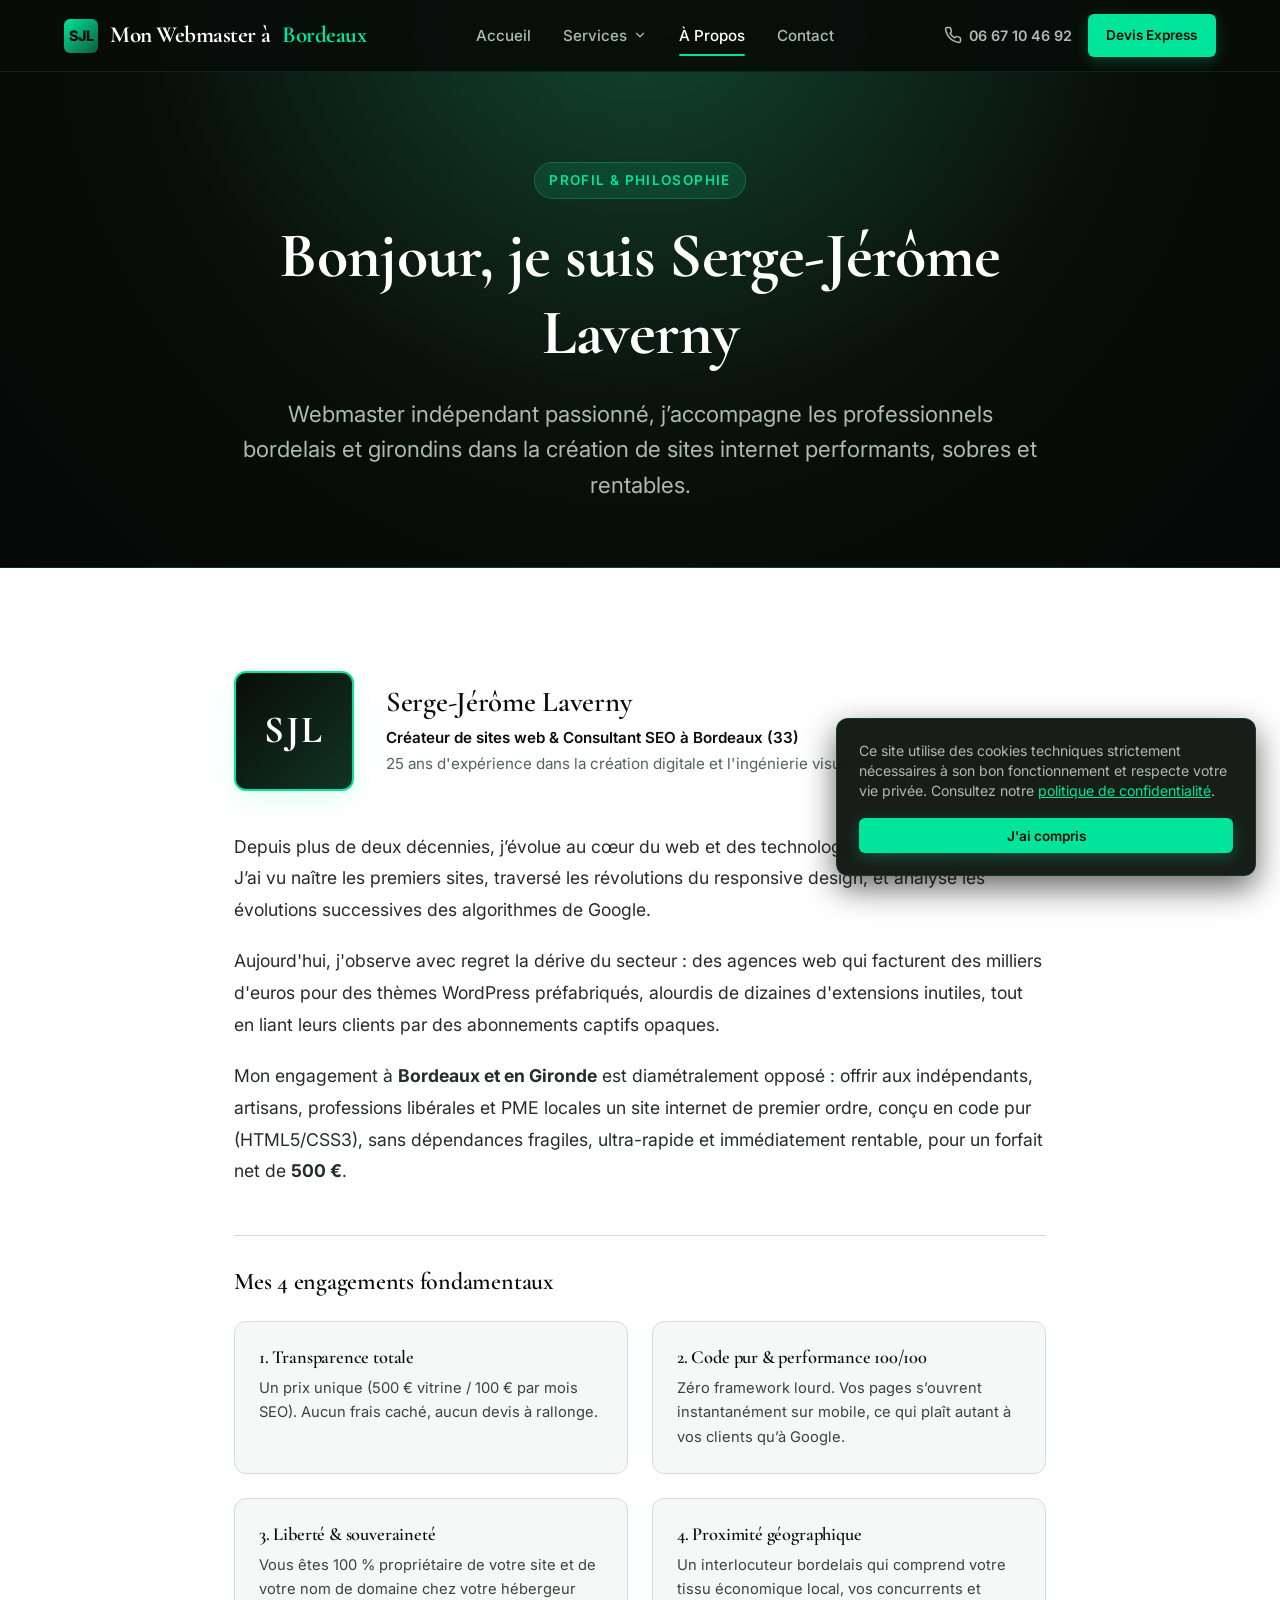
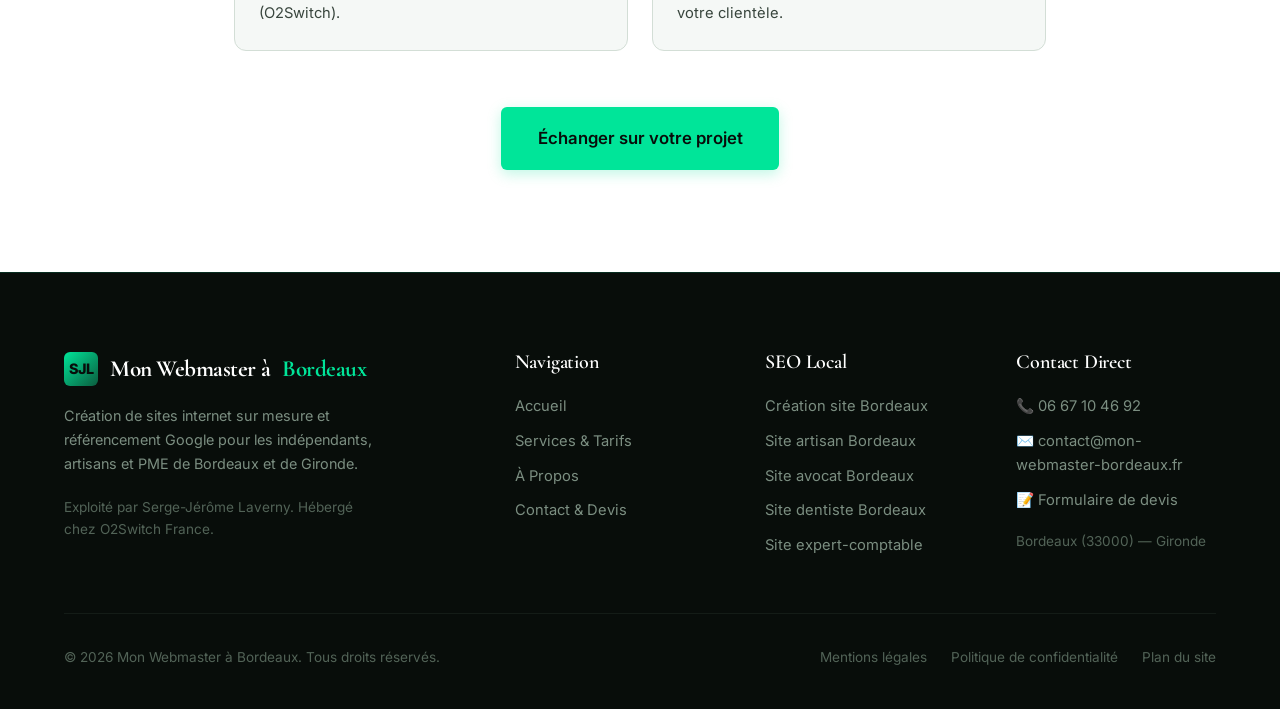
==== a-propos.html @ 949c6be1 "j'ai ajouté les fichiers du site internet j'ai ajouté les fichiers du site internet html et css de B" ====
<!DOCTYPE html>
<html lang="fr">
<head>
  <meta charset="UTF-8">
  <meta name="viewport" content="width=device-width, initial-scale=1.0">
  <title>À Propos | Serge-Jérôme Laverny, Webmaster Freelance à Bordeaux</title>
  <meta name="description" content="Découvrez le parcours de Serge-Jérôme Laverny, webmaster indépendant à Bordeaux avec 25 ans d'expérience en création de sites internet et communication digitale.">
  <meta name="robots" content="index, follow">
  <link rel="canonical" href="https://www.mon-webmaster-bordeaux.fr/a-propos.html">
  <link rel="icon" href="favicon.svg" type="image/svg+xml">
  <link rel="icon" href="favicon.ico" sizes="any">
  <link rel="apple-touch-icon" href="images/apple-touch-icon.png">

  <meta property="og:type" content="profile">
  <meta property="og:title" content="À Propos de Serge-Jérôme Laverny | Webmaster à Bordeaux">
  <meta property="og:description" content="25 ans d'expertise dans le digital au service des entreprises, commerçants et artisans de Bordeaux et de Gironde.">
  <meta property="og:url" content="https://www.mon-webmaster-bordeaux.fr/a-propos.html">

  <link rel="stylesheet" href="css/style.css?v=1">

  <!-- Schema.org JSON-LD -->
  <script type="application/ld+json">
  {
    "@context": "https://schema.org",
    "@type": "ProfilePage",
    "mainEntity": {
      "@type": "Person",
      "name": "Serge-Jérôme Laverny",
      "jobTitle": "Webmaster & Concepteur de sites web freelance",
      "telephone": "+33667104692",
      "email": "sergejeromelaverny@gmail.com",
      "url": "https://www.mon-webmaster-bordeaux.fr/a-propos.html",
      "address": {
        "@type": "PostalAddress",
        "addressLocality": "Bordeaux",
        "postalCode": "33000",
        "addressRegion": "Nouvelle-Aquitaine",
        "addressCountry": "FR"
      },
      "knowsAbout": [
        "Développement HTML5/CSS3 pur",
        "Référencement naturel local (SEO)",
        "Design ergonomique & identité visuelle",
        "Performance Web & Optimisation PageSpeed"
      ]
    }
  }
  </script>
</head>
<body>

  <!-- Navigation -->
  <header class="header-nav" role="banner">
    <div class="nav-container">
      <a href="index.html" class="nav-logo" aria-label="Mon Webmaster à Bordeaux - Accueil">
        <div class="nav-logo-icon">SJL</div>
        Mon Webmaster à <span>Bordeaux</span>
      </a>

      <nav class="nav-menu" role="navigation" aria-label="Menu principal">
        <a href="index.html" class="nav-link">Accueil</a>
        
        <div class="nav-dropdown">
          <button type="button" class="nav-dropdown-btn" aria-haspopup="true" aria-expanded="false">
            Services
            <svg viewBox="0 0 24 24" fill="none" stroke="currentColor" stroke-width="2" stroke-linecap="round" stroke-linejoin="round"><polyline points="6 9 12 15 18 9"></polyline></svg>
          </button>
          <div class="dropdown-content">
            <a href="services.html" class="dropdown-link">Tous les services</a>
            <div class="dropdown-divider"></div>
            <a href="creation-site-internet-artisan.html" class="dropdown-link">Site internet pour artisan</a>
            <a href="creation-site-internet-avocat.html" class="dropdown-link">Site internet pour avocat</a>
            <a href="creation-site-internet-dentiste.html" class="dropdown-link">Site internet pour dentiste</a>
            <a href="creation-site-internet-expert-comptable.html" class="dropdown-link">Site internet pour expert-comptable</a>
          </div>
        </div>

        <a href="a-propos.html" class="nav-link active" aria-current="page">À Propos</a>
        <a href="contact.html" class="nav-link">Contact</a>
      </nav>

      <div class="nav-actions">
        <a href="tel:0667104692" class="nav-phone" aria-label="Téléphoner au 06 67 10 46 92">
          <svg width="18" height="18" viewBox="0 0 24 24" fill="none" stroke="currentColor" stroke-width="2" stroke-linecap="round" stroke-linejoin="round"><path d="M22 16.92v3a2 2 0 0 1-2.18 2 19.79 19.79 0 0 1-8.63-3.07 19.5 19.5 0 0 1-6-6 19.79 19.79 0 0 1-3.07-8.67A2 2 0 0 1 4.11 2h3a2 2 0 0 1 2 1.72 12.84 12.84 0 0 0 .7 2.81 2 2 0 0 1-.45 2.11L8.09 9.91a16 16 0 0 0 6 6l1.27-1.27a2 2 0 0 1 2.11-.45 12.84 12.84 0 0 0 2.81.7A2 2 0 0 1 22 16.92z"></path></svg>
          06 67 10 46 92
        </a>
        <a href="contact.html" class="btn btn-primary btn-sm">Devis Express</a>
        <button class="nav-toggle" id="nav-toggle" aria-label="Ouvrir le menu mobile" aria-expanded="false" aria-controls="mobile-menu">
          <svg viewBox="0 0 24 24" fill="none" stroke="currentColor" stroke-width="2" stroke-linecap="round" stroke-linejoin="round"><line x1="3" y1="12" x2="21" y2="12"></line><line x1="3" y1="6" x2="21" y2="6"></line><line x1="3" y1="18" x2="21" y2="18"></line></svg>
        </button>
      </div>
    </div>
  </header>

  <!-- Mobile Menu -->
  <div class="mobile-menu" id="mobile-menu" role="dialog" aria-modal="true" aria-label="Menu de navigation mobile">
    <div class="mobile-nav-list">
      <a href="index.html" class="mobile-nav-link">Accueil</a>
      <a href="services.html" class="mobile-nav-link">Services</a>
      <a href="creation-site-internet-artisan.html" class="mobile-nav-sublink">↳ Site artisan</a>
      <a href="creation-site-internet-avocat.html" class="mobile-nav-sublink">↳ Site avocat</a>
      <a href="creation-site-internet-dentiste.html" class="mobile-nav-sublink">↳ Site dentiste</a>
      <a href="creation-site-internet-expert-comptable.html" class="mobile-nav-sublink">↳ Site expert-comptable</a>
      <a href="a-propos.html" class="mobile-nav-link active">À Propos</a>
      <a href="contact.html" class="mobile-nav-link">Contact</a>
      <div style="margin-top: 1.5rem;">
        <a href="contact.html" class="btn btn-primary" style="width: 100%;">Lancer mon projet</a>
      </div>
    </div>
  </div>

  <main id="main-content">
    
    <!-- Hero À Propos -->
    <section class="hero" style="padding-bottom: 4rem;">
      <div class="container">
        <div class="hero-content">
          <div class="eyebrow">Profil & Philosophie</div>
          <h1>Bonjour, je suis Serge-Jérôme Laverny</h1>
          <p class="hero-lead">
            Webmaster indépendant passionné, j’accompagne les professionnels bordelais et girondins dans la création de sites internet performants, sobres et rentables.
          </p>
        </div>
      </div>
    </section>

    <!-- Contenu Biographie & Vision -->
    <section class="section section-white">
      <div class="container container-narrow">
        
        <!-- Bloc Identité SJL -->
        <div class="sjl-profile">
          <div class="sjl-box" aria-label="Monogramme SJL">SJL</div>
          <div class="sjl-meta">
            <h2 style="font-size: 1.8rem; margin-bottom: 0.35rem;">Serge-Jérôme Laverny</h2>
            <p style="font-weight: 600; color: var(--black);">Créateur de sites web & Consultant SEO à Bordeaux (33)</p>
            <p>25 ans d'expérience dans la création digitale et l'ingénierie visuelle.</p>
          </div>
        </div>

        <div style="font-size: 1.1rem; line-height: 1.8; color: var(--gray-700);">
          <p>
            Depuis plus de deux décennies, j’évolue au cœur du web et des technologies de communication. J’ai vu naître les premiers sites, traversé les révolutions du responsive design, et analysé les évolutions successives des algorithmes de Google.
          </p>

          <p>
            Aujourd'hui, j'observe avec regret la dérive du secteur : des agences web qui facturent des milliers d'euros pour des thèmes WordPress préfabriqués, alourdis de dizaines d'extensions inutiles, tout en liant leurs clients par des abonnements captifs opaques.
          </p>

          <p>
            Mon engagement à <strong>Bordeaux et en Gironde</strong> est diamétralement opposé : offrir aux indépendants, artisans, professions libérales et PME locales un site internet de premier ordre, conçu en code pur (HTML5/CSS3), sans dépendances fragiles, ultra-rapide et immédiatement rentable, pour un forfait net de <strong>500 €</strong>.
          </p>
        </div>

        <div style="margin-top: 3rem; padding-top: 2rem; border-top: 1px solid var(--gray-200);">
          <h3 style="font-size: 1.5rem; margin-bottom: 1.5rem;">Mes 4 engagements fondamentaux</h3>
          
          <div class="grid-2" style="gap: 1.5rem;">
            <div class="card card-light" style="padding: 1.5rem;">
              <h4 style="color: var(--black); font-size: 1.15rem;">1. Transparence totale</h4>
              <p style="font-size: 0.92rem; color: var(--gray-600); margin: 0;">Un prix unique (500 € vitrine / 100 € par mois SEO). Aucun frais caché, aucun devis à rallonge.</p>
            </div>

            <div class="card card-light" style="padding: 1.5rem;">
              <h4 style="color: var(--black); font-size: 1.15rem;">2. Code pur & performance 100/100</h4>
              <p style="font-size: 0.92rem; color: var(--gray-600); margin: 0;">Zéro framework lourd. Vos pages s’ouvrent instantanément sur mobile, ce qui plaît autant à vos clients qu’à Google.</p>
            </div>

            <div class="card card-light" style="padding: 1.5rem;">
              <h4 style="color: var(--black); font-size: 1.15rem;">3. Liberté & souveraineté</h4>
              <p style="font-size: 0.92rem; color: var(--gray-600); margin: 0;">Vous êtes 100 % propriétaire de votre site et de votre nom de domaine chez votre hébergeur (O2Switch).</p>
            </div>

            <div class="card card-light" style="padding: 1.5rem;">
              <h4 style="color: var(--black); font-size: 1.15rem;">4. Proximité géographique</h4>
              <p style="font-size: 0.92rem; color: var(--gray-600); margin: 0;">Un interlocuteur bordelais qui comprend votre tissu économique local, vos concurrents et votre clientèle.</p>
            </div>
          </div>
        </div>

        <div style="margin-top: 3.5rem; text-align: center;">
          <a href="contact.html" class="btn btn-primary btn-lg">Échanger sur votre projet</a>
        </div>

      </div>
    </section>

  </main>

  <!-- Footer 4 Colonnes -->
  <footer class="footer" role="contentinfo">
    <div class="container">
      <div class="footer-grid">
        <div class="footer-col footer-brand">
          <div class="nav-logo" style="margin-bottom: 0.75rem;">
            <div class="nav-logo-icon">SJL</div>
            Mon Webmaster à <span>Bordeaux</span>
          </div>
          <p>Création de sites internet sur mesure et référencement Google pour les indépendants, artisans et PME de Bordeaux et de Gironde.</p>
          <p style="margin-top: 0.5rem; font-size: 0.85rem; color: var(--gray-500);">
            Exploité par Serge-Jérôme Laverny. Hébergé chez O2Switch France.
          </p>
        </div>

        <div class="footer-col">
          <h4>Navigation</h4>
          <ul class="footer-links">
            <li><a href="index.html" class="footer-link">Accueil</a></li>
            <li><a href="services.html" class="footer-link">Services & Tarifs</a></li>
            <li><a href="a-propos.html" class="footer-link">À Propos</a></li>
            <li><a href="contact.html" class="footer-link">Contact & Devis</a></li>
          </ul>
        </div>

        <div class="footer-col">
          <h4>SEO Local</h4>
          <ul class="footer-links">
            <li><a href="creation-site-internet-bordeaux.html" class="footer-link">Création site Bordeaux</a></li>
            <li><a href="creation-site-internet-artisan.html" class="footer-link">Site artisan Bordeaux</a></li>
            <li><a href="creation-site-internet-avocat.html" class="footer-link">Site avocat Bordeaux</a></li>
            <li><a href="creation-site-internet-dentiste.html" class="footer-link">Site dentiste Bordeaux</a></li>
            <li><a href="creation-site-internet-expert-comptable.html" class="footer-link">Site expert-comptable</a></li>
          </ul>
        </div>

        <div class="footer-col">
          <h4>Contact Direct</h4>
          <ul class="footer-links">
            <li><a href="tel:0667104692" class="footer-link">📞 06 67 10 46 92</a></li>
            <li><a href="mailto:contact@mon-webmaster-bordeaux.fr" class="footer-link">✉️ contact@mon-webmaster-bordeaux.fr</a></li>
            <li><a href="contact.html" class="footer-link">📝 Formulaire de devis</a></li>
            <li style="color: var(--gray-500); font-size: 0.85rem; margin-top: 0.5rem;">Bordeaux (33000) — Gironde</li>
          </ul>
        </div>
      </div>

      <div class="footer-bottom">
        <div>© 2026 Mon Webmaster à Bordeaux. Tous droits réservés.</div>
        <div class="footer-bottom-links">
          <a href="mentions-legales.html">Mentions légales</a>
          <a href="politique-de-confidentialite.html">Politique de confidentialité</a>
          <a href="plan-du-site.html">Plan du site</a>
        </div>
      </div>
    </div>
  </footer>

  <!-- Bandeau RGPD -->
  <aside class="cookie-banner" id="cookie-banner" role="region" aria-label="Gestion des cookies et données personnelles">
    <p>
      Ce site utilise des cookies techniques strictement nécessaires à son bon fonctionnement et respecte votre vie privée. Consultez notre <a href="politique-de-confidentialite.html">politique de confidentialité</a>.
    </p>
    <button type="button" class="btn btn-primary btn-sm" id="cookie-accept" style="width: 100%;">J'ai compris</button>
  </aside>

  <script src="js/cookie-banner.js" defer></script>
</body>
</html>
---- css/style.css ----
@charset "UTF-8";
@import url('https://fonts.googleapis.com/css2?family=Cormorant+Garamond:ital,wght@0,400;0,600;0,700;1,400;1,600&family=Inter:wght@300;400;500;600;700&display=swap');

/* ==========================================================================
   DESIGN SYSTEM — MON WEBMASTER À BORDEAUX
   Thème : Fond noir profond avec teinte subtile vert bouteille électrique
   ========================================================================== */

:root {
  --black:        #080d0a;   /* Noir signature très légèrement teinté vert bouteille */
  --dark:         #0e1511;   /* Fond sections sombres */
  --dark-elevated:#151f19;   /* Fond cartes et conteneurs sur fond sombre */
  --white:        #ffffff;
  --light:        #f5f8f6;   /* Fond sections claires — très légèrement minéral */
  --light-elevated:#ffffff;
  
  --gray-100:     #e9f0eb;
  --gray-200:     #d3ded6;
  --gray-300:     #abbcb0;
  --gray-400:     #7b8e81;
  --gray-500:     #526357;
  --gray-600:     #38453d;
  --gray-700:     #242e28;
  --gray-800:     #141c17;

  --accent:       #00e599;   /* Vert électrique bouteille pour accents, badges & interactions */
  --accent-hover: #00c280;
  --accent-soft:  rgba(0, 229, 153, 0.12);
  --accent-glow:  rgba(0, 229, 153, 0.25);
  --border-dark:  rgba(0, 229, 153, 0.15);
  --border-light: rgba(8, 13, 10, 0.08);

  --display:      'Cormorant Garamond', Georgia, 'Times New Roman', serif;
  --body:         'Inter', -apple-system, BlinkMacSystemFont, 'Segoe UI', Roboto, Helvetica, Arial, sans-serif;
  
  --max-w:        1200px;
  --nav-h:        72px;
  --radius-sm:    6px;
  --radius-md:    12px;
  --radius-lg:    18px;
  --shadow-sm:    0 2px 8px rgba(0, 0, 0, 0.08);
  --shadow-md:    0 8px 24px rgba(0, 0, 0, 0.12);
  --shadow-lg:    0 16px 40px rgba(0, 0, 0, 0.2);
  --shadow-dark:  0 12px 32px rgba(0, 0, 0, 0.45);
  --ease:         cubic-bezier(0.4, 0, 0.2, 1);
}

/* Base Reset & Typography */
*, *::before, *::after {
  box-sizing: border-box;
  margin: 0;
  padding: 0;
}

html {
  scroll-behavior: smooth;
  font-size: 16px;
  -webkit-font-smoothing: antialiased;
  -moz-osx-font-smoothing: grayscale;
}

body {
  font-family: var(--body);
  font-size: 1.05rem;
  line-height: 1.65;
  color: var(--black);
  background-color: var(--white);
  overflow-x: hidden;
}

/* Headings */
h1, h2, h3, h4, h5, h6 {
  font-family: var(--display);
  font-weight: 600;
  line-height: 1.2;
  letter-spacing: -0.01em;
  color: inherit;
}

h1 {
  font-size: clamp(2.4rem, 5vw, 4rem);
  font-weight: 700;
}

h2 {
  font-size: clamp(2rem, 3.8vw, 2.9rem);
  margin-bottom: 1.2rem;
}

h3 {
  font-size: clamp(1.4rem, 2.4vw, 1.85rem);
  margin-bottom: 0.8rem;
}

h4 {
  font-size: 1.25rem;
  margin-bottom: 0.5rem;
}

p {
  margin-bottom: 1.25rem;
}

p:last-child {
  margin-bottom: 0;
}

a {
  color: inherit;
  text-decoration: none;
  transition: color 0.2s var(--ease), border-color 0.2s var(--ease);
}

img, svg {
  display: block;
  max-width: 100%;
  height: auto;
}

ul, ol {
  list-style: none;
}

/* Layout Utilities */
.container {
  width: 100%;
  max-width: var(--max-w);
  margin-left: auto;
  margin-right: auto;
  padding-left: 1.5rem;
  padding-right: 1.5rem;
}

.container-narrow {
  max-width: 860px;
}

.section {
  padding-top: clamp(4rem, 8vw, 7rem);
  padding-bottom: clamp(4rem, 8vw, 7rem);
  position: relative;
}

.section-compact {
  padding-top: clamp(2.5rem, 5vw, 4rem);
  padding-bottom: clamp(2.5rem, 5vw, 4rem);
}

.section-white {
  background-color: var(--white);
  color: var(--black);
}

.section-light {
  background-color: var(--light);
  color: var(--black);
  border-top: 1px solid var(--gray-200);
  border-bottom: 1px solid var(--gray-200);
}

.section-dark {
  background-color: var(--dark);
  color: var(--white);
  border-top: 1px solid var(--border-dark);
  border-bottom: 1px solid var(--border-dark);
}

.section-black {
  background-color: var(--black);
  color: var(--white);
}

.text-center {
  text-align: center;
}

.text-accent {
  color: var(--accent);
}

.text-muted {
  color: var(--gray-400);
}

.lead {
  font-size: clamp(1.15rem, 1.8vw, 1.35rem);
  line-height: 1.6;
  color: var(--gray-600);
  max-width: 780px;
}

.section-dark .lead {
  color: var(--gray-300);
}

.header-center {
  max-width: 780px;
  margin-left: auto;
  margin-right: auto;
  margin-bottom: clamp(2.5rem, 5vw, 4rem);
  text-align: center;
}

/* Badges & Eyebrows */
.eyebrow {
  display: inline-flex;
  align-items: center;
  gap: 0.5rem;
  font-size: 0.85rem;
  font-weight: 600;
  text-transform: uppercase;
  letter-spacing: 0.1em;
  padding: 0.4rem 0.9rem;
  border-radius: 999px;
  margin-bottom: 1.2rem;
  background-color: var(--gray-100);
  color: var(--gray-800);
}

.section-dark .eyebrow,
.hero .eyebrow {
  background-color: rgba(0, 229, 153, 0.12);
  color: var(--accent);
  border: 1px solid rgba(0, 229, 153, 0.25);
}

.badge-dot {
  width: 8px;
  height: 8px;
  border-radius: 50%;
  background-color: var(--accent);
  display: inline-block;
  box-shadow: 0 0 8px var(--accent);
}

/* ==========================================================================
   NAVIGATION
   ========================================================================== */

.header-nav {
  position: fixed;
  top: 0;
  left: 0;
  right: 0;
  height: var(--nav-h);
  background-color: rgba(8, 13, 10, 0.94);
  backdrop-filter: blur(12px);
  -webkit-backdrop-filter: blur(12px);
  border-bottom: 1px solid rgba(0, 229, 153, 0.12);
  z-index: 1000;
  transition: background-color 0.3s var(--ease), box-shadow 0.3s var(--ease);
}

.nav-container {
  display: flex;
  align-items: center;
  justify-content: space-between;
  height: 100%;
  max-width: var(--max-w);
  margin: 0 auto;
  padding: 0 1.5rem;
}

.nav-logo {
  display: flex;
  align-items: center;
  gap: 0.75rem;
  color: var(--white);
  font-family: var(--display);
  font-size: 1.45rem;
  font-weight: 700;
  letter-spacing: -0.02em;
}

.nav-logo span {
  color: var(--accent);
}

.nav-logo-icon {
  width: 34px;
  height: 34px;
  background: linear-gradient(135deg, var(--accent), #0b5c3e);
  color: var(--black);
  border-radius: var(--radius-sm);
  display: flex;
  align-items: center;
  justify-content: center;
  font-family: var(--body);
  font-weight: 800;
  font-size: 0.9rem;
}

.nav-menu {
  display: flex;
  align-items: center;
  gap: 2rem;
}

.nav-link {
  font-size: 0.95rem;
  font-weight: 500;
  color: var(--gray-300);
  padding: 0.5rem 0;
  position: relative;
  transition: color 0.2s var(--ease);
}

.nav-link:hover,
.nav-link:focus,
.nav-link.active {
  color: var(--white);
}

.nav-link.active::after {
  content: '';
  position: absolute;
  bottom: 0;
  left: 0;
  width: 100%;
  height: 2px;
  background-color: var(--accent);
  border-radius: 2px;
}

/* Dropdown */
.nav-dropdown {
  position: relative;
}

.nav-dropdown-btn {
  background: none;
  border: none;
  font-family: inherit;
  font-size: 0.95rem;
  font-weight: 500;
  color: var(--gray-300);
  cursor: pointer;
  display: flex;
  align-items: center;
  gap: 0.35rem;
  padding: 0.5rem 0;
  transition: color 0.2s var(--ease);
}

.nav-dropdown-btn:hover,
.nav-dropdown:hover .nav-dropdown-btn {
  color: var(--white);
}

.nav-dropdown-btn svg {
  width: 14px;
  height: 14px;
  transition: transform 0.2s var(--ease);
}

.nav-dropdown:hover .nav-dropdown-btn svg {
  transform: rotate(180deg);
}

.dropdown-content {
  position: absolute;
  top: 100%;
  left: 0;
  min-width: 280px;
  background-color: var(--dark-elevated);
  border: 1px solid var(--border-dark);
  border-radius: var(--radius-md);
  box-shadow: var(--shadow-dark);
  padding: 0.6rem;
  opacity: 0;
  visibility: hidden;
  transform: translateY(10px);
  transition: opacity 0.25s var(--ease), transform 0.25s var(--ease), visibility 0.25s;
  z-index: 100;
}

.nav-dropdown:hover .dropdown-content,
.nav-dropdown:focus-within .dropdown-content {
  opacity: 1;
  visibility: visible;
  transform: translateY(0);
}

.dropdown-link {
  display: block;
  padding: 0.65rem 0.9rem;
  font-size: 0.9rem;
  color: var(--gray-200);
  border-radius: var(--radius-sm);
  transition: background-color 0.15s, color 0.15s;
}

.dropdown-link:hover,
.dropdown-link:focus {
  background-color: rgba(0, 229, 153, 0.1);
  color: var(--accent);
}

.dropdown-divider {
  height: 1px;
  background-color: var(--gray-700);
  margin: 0.4rem 0.6rem;
}

/* Nav Actions */
.nav-actions {
  display: flex;
  align-items: center;
  gap: 1rem;
}

.nav-phone {
  display: flex;
  align-items: center;
  gap: 0.45rem;
  color: var(--gray-300);
  font-size: 0.9rem;
  font-weight: 600;
  transition: color 0.2s var(--ease);
}

.nav-phone:hover {
  color: var(--accent);
}

/* Mobile Toggle */
.nav-toggle {
  display: none;
  background: none;
  border: none;
  color: var(--white);
  padding: 0.5rem;
  cursor: pointer;
}

.nav-toggle svg {
  width: 26px;
  height: 26px;
}

/* Mobile Menu Panel */
.mobile-menu {
  position: fixed;
  top: var(--nav-h);
  left: 0;
  right: 0;
  bottom: 0;
  background-color: var(--black);
  padding: 1.5rem;
  overflow-y: auto;
  transform: translateX(100%);
  transition: transform 0.3s var(--ease);
  z-index: 999;
  border-top: 1px solid var(--border-dark);
}

.mobile-menu.is-open {
  transform: translateX(0);
}

.mobile-nav-list {
  display: flex;
  flex-direction: column;
  gap: 1rem;
}

.mobile-nav-link {
  display: block;
  font-size: 1.15rem;
  font-weight: 500;
  color: var(--gray-200);
  padding: 0.6rem 0;
  border-bottom: 1px solid var(--gray-800);
}

.mobile-nav-sublink {
  display: block;
  font-size: 0.95rem;
  color: var(--gray-400);
  padding: 0.45rem 0 0.45rem 1.2rem;
  border-left: 2px solid var(--gray-700);
  margin-left: 0.5rem;
}

.mobile-nav-sublink:hover {
  color: var(--accent);
  border-left-color: var(--accent);
}

/* ==========================================================================
   BUTTONS & CTAS
   ========================================================================== */

.btn {
  display: inline-flex;
  align-items: center;
  justify-content: center;
  gap: 0.6rem;
  font-family: var(--body);
  font-size: 0.95rem;
  font-weight: 600;
  padding: 0.85rem 1.6rem;
  border-radius: var(--radius-sm);
  border: 1px solid transparent;
  cursor: pointer;
  transition: all 0.2s var(--ease);
  text-align: center;
  white-space: nowrap;
}

.btn-primary {
  background-color: var(--accent);
  color: var(--black);
  box-shadow: 0 4px 14px var(--accent-glow);
}

.btn-primary:hover {
  background-color: var(--accent-hover);
  transform: translateY(-2px);
  box-shadow: 0 6px 20px var(--accent-glow);
}

.btn-secondary {
  background-color: transparent;
  color: var(--white);
  border-color: var(--border-dark);
}

.btn-secondary:hover {
  background-color: rgba(255, 255, 255, 0.05);
  border-color: var(--gray-400);
  color: var(--white);
}

.btn-dark {
  background-color: var(--black);
  color: var(--white);
  border: 1px solid var(--gray-700);
}

.btn-dark:hover {
  background-color: var(--dark-elevated);
  border-color: var(--accent);
}

.btn-outline-dark {
  background-color: transparent;
  color: var(--black);
  border-color: var(--gray-300);
}

.btn-outline-dark:hover {
  border-color: var(--black);
  background-color: var(--gray-100);
}

.btn-sm {
  padding: 0.55rem 1.1rem;
  font-size: 0.85rem;
}

.btn-lg {
  padding: 1.05rem 2.2rem;
  font-size: 1.05rem;
}

.btn-group {
  display: flex;
  flex-wrap: wrap;
  align-items: center;
  gap: 1rem;
}

/* ==========================================================================
   HERO SECTION
   ========================================================================== */

.hero {
  padding-top: calc(var(--nav-h) + clamp(3rem, 7vw, 6rem));
  padding-bottom: clamp(4rem, 8vw, 7rem);
  background: radial-gradient(circle at 50% 0%, #15291e 0%, var(--black) 60%, #050806 100%);
  color: var(--white);
  position: relative;
  overflow: hidden;
  border-bottom: 1px solid var(--border-dark);
}

.hero::after {
  content: '';
  position: absolute;
  top: 0;
  left: 50%;
  transform: translateX(-50%);
  width: 1000px;
  height: 400px;
  background: radial-gradient(ellipse at top, rgba(0, 229, 153, 0.15), transparent 70%);
  pointer-events: none;
}

.hero-content {
  position: relative;
  z-index: 2;
  max-width: 920px;
  margin: 0 auto;
  text-align: center;
}

.hero h1 {
  margin-bottom: 1.5rem;
}

.hero-lead {
  font-size: clamp(1.15rem, 2vw, 1.4rem);
  color: var(--gray-300);
  line-height: 1.6;
  margin-bottom: 2.2rem;
  max-width: 800px;
  margin-left: auto;
  margin-right: auto;
}

.hero-guarantees {
  display: flex;
  flex-wrap: wrap;
  justify-content: center;
  gap: 1.5rem;
  margin-top: 3rem;
  padding-top: 2rem;
  border-top: 1px solid var(--border-dark);
}

.hero-guarantee-item {
  display: flex;
  align-items: center;
  gap: 0.5rem;
  font-size: 0.95rem;
  color: var(--gray-300);
}

.hero-guarantee-item svg {
  color: var(--accent);
  width: 18px;
  height: 18px;
}

/* ==========================================================================
   PRICING STRIP & COMPARISON
   ========================================================================== */

.pricing-strip {
  background-color: var(--dark);
  border-bottom: 1px solid var(--border-dark);
  padding: 1.5rem 0;
  color: var(--white);
}

.pricing-strip-grid {
  display: grid;
  grid-template-columns: repeat(auto-fit, minmax(220px, 1fr));
  gap: 1.5rem;
  align-items: center;
}

.strip-item {
  display: flex;
  align-items: center;
  gap: 1rem;
  padding: 0.75rem 1rem;
  background-color: var(--dark-elevated);
  border: 1px solid var(--border-dark);
  border-radius: var(--radius-sm);
}

.strip-number {
  font-family: var(--display);
  font-size: 2rem;
  font-weight: 700;
  color: var(--accent);
  line-height: 1;
}

.strip-text {
  font-size: 0.85rem;
  line-height: 1.3;
  color: var(--gray-300);
}

.strip-text strong {
  display: block;
  color: var(--white);
  font-size: 0.95rem;
}

/* ==========================================================================
   GRIDS & CARDS
   ========================================================================== */

.grid-2 {
  display: grid;
  grid-template-columns: repeat(2, 1fr);
  gap: clamp(1.5rem, 3vw, 2.5rem);
}

.grid-3 {
  display: grid;
  grid-template-columns: repeat(3, 1fr);
  gap: clamp(1.5rem, 3vw, 2rem);
}

.grid-4 {
  display: grid;
  grid-template-columns: repeat(4, 1fr);
  gap: 1.5rem;
}

.card {
  border-radius: var(--radius-md);
  padding: clamp(1.5rem, 3vw, 2.5rem);
  transition: transform 0.25s var(--ease), box-shadow 0.25s var(--ease), border-color 0.25s var(--ease);
  position: relative;
}

.card-white {
  background-color: var(--white);
  border: 1px solid var(--gray-200);
  box-shadow: var(--shadow-sm);
}

.card-white:hover {
  border-color: var(--gray-400);
  box-shadow: var(--shadow-md);
  transform: translateY(-4px);
}

.card-light {
  background-color: var(--light);
  border: 1px solid var(--gray-200);
}

.card-dark {
  background-color: var(--dark-elevated);
  border: 1px solid var(--border-dark);
  color: var(--white);
}

.card-dark:hover {
  border-color: var(--accent);
  box-shadow: 0 10px 30px rgba(0, 0, 0, 0.5);
  transform: translateY(-4px);
}

.card-icon {
  width: 48px;
  height: 48px;
  border-radius: var(--radius-sm);
  background-color: rgba(0, 229, 153, 0.12);
  color: var(--accent);
  display: flex;
  align-items: center;
  justify-content: center;
  margin-bottom: 1.25rem;
}

.card-icon svg {
  width: 24px;
  height: 24px;
}

.card-title {
  font-size: 1.45rem;
  margin-bottom: 0.75rem;
}

.card-desc {
  color: var(--gray-600);
  font-size: 0.98rem;
  margin-bottom: 1.25rem;
}

.card-dark .card-desc {
  color: var(--gray-300);
}

.card-link {
  display: inline-flex;
  align-items: center;
  gap: 0.4rem;
  font-weight: 600;
  font-size: 0.9rem;
  color: var(--accent);
}

.card-link:hover {
  text-decoration: underline;
}

/* Feature List */
.feature-list {
  display: flex;
  flex-direction: column;
  gap: 0.75rem;
  margin: 1.5rem 0;
}

.feature-item {
  display: flex;
  align-items: flex-start;
  gap: 0.75rem;
  font-size: 0.95rem;
}

.feature-item svg {
  width: 18px;
  height: 18px;
  color: var(--accent);
  flex-shrink: 0;
  margin-top: 0.2rem;
}

/* ==========================================================================
   PRICING CARDS
   ========================================================================== */

.pricing-grid {
  display: grid;
  grid-template-columns: repeat(2, 1fr);
  gap: 2rem;
  max-width: 960px;
  margin: 0 auto;
}

.pricing-box {
  background-color: var(--white);
  border: 1px solid var(--gray-200);
  border-radius: var(--radius-md);
  padding: clamp(2rem, 4vw, 3rem);
  display: flex;
  flex-direction: column;
  justify-content: space-between;
  box-shadow: var(--shadow-sm);
  position: relative;
}

.pricing-box.featured {
  background-color: var(--dark);
  color: var(--white);
  border: 2px solid var(--accent);
  box-shadow: 0 12px 36px var(--accent-glow);
}

.pricing-badge {
  position: absolute;
  top: -14px;
  right: 24px;
  background-color: var(--accent);
  color: var(--black);
  font-size: 0.78rem;
  font-weight: 700;
  letter-spacing: 0.05em;
  text-transform: uppercase;
  padding: 0.3rem 0.8rem;
  border-radius: 999px;
}

.price-tag {
  margin: 1.5rem 0;
}

.price-amount {
  font-family: var(--display);
  font-size: 3.2rem;
  font-weight: 700;
  line-height: 1;
  color: inherit;
}

.pricing-box.featured .price-amount {
  color: var(--accent);
}

.price-period {
  font-size: 0.95rem;
  color: var(--gray-500);
}

.pricing-box.featured .price-period {
  color: var(--gray-400);
}

/* ==========================================================================
   STEPS / PROCESS (6 CASES)
   ========================================================================== */

.step-card {
  background-color: var(--dark-elevated);
  border: 1px solid var(--border-dark);
  border-radius: var(--radius-md);
  padding: 1.8rem;
  color: var(--white);
  position: relative;
}

.step-num {
  font-family: var(--display);
  font-size: 1.3rem;
  font-weight: 700;
  color: var(--accent);
  display: inline-block;
  margin-bottom: 0.75rem;
}

/* ==========================================================================
   COMPARISON TABLE
   ========================================================================== */

.comparison-wrapper {
  overflow-x: auto;
  background-color: var(--white);
  border: 1px solid var(--gray-200);
  border-radius: var(--radius-md);
  box-shadow: var(--shadow-sm);
}

.comparison-table {
  width: 100%;
  border-collapse: collapse;
  text-align: left;
}

.comparison-table th,
.comparison-table td {
  padding: 1.1rem 1.4rem;
  border-bottom: 1px solid var(--gray-100);
  font-size: 0.95rem;
}

.comparison-table th {
  background-color: var(--light);
  font-weight: 600;
  font-size: 1rem;
}

.comparison-table th.highlight,
.comparison-table td.highlight {
  background-color: rgba(0, 229, 153, 0.06);
  font-weight: 600;
  color: var(--black);
}

.comparison-table tr:last-child td {
  border-bottom: none;
}

/* ==========================================================================
   ENTITÉS GÉOGRAPHIQUES / TAGS (PAGE HUB)
   ========================================================================== */

.geo-block {
  margin-bottom: 2rem;
}

.geo-title {
  font-size: 1.25rem;
  color: var(--accent);
  margin-bottom: 1rem;
  display: flex;
  align-items: center;
  gap: 0.5rem;
}

.tag-cloud {
  display: flex;
  flex-wrap: wrap;
  gap: 0.6rem;
}

.tag {
  display: inline-block;
  background-color: var(--dark-elevated);
  border: 1px solid var(--border-dark);
  color: var(--gray-200);
  font-size: 0.85rem;
  padding: 0.35rem 0.75rem;
  border-radius: 999px;
  transition: border-color 0.2s, color 0.2s, background-color 0.2s;
}

.tag:hover {
  border-color: var(--accent);
  color: var(--white);
  background-color: rgba(0, 229, 153, 0.15);
}

/* ==========================================================================
   ACCORDION & FAQ
   ========================================================================== */

.faq-list {
  display: flex;
  flex-direction: column;
  gap: 1rem;
  max-width: 860px;
  margin: 0 auto;
}

.faq-item {
  background-color: var(--white);
  border: 1px solid var(--gray-200);
  border-radius: var(--radius-sm);
  overflow: hidden;
  transition: border-color 0.2s;
}

.section-dark .faq-item {
  background-color: var(--dark-elevated);
  border-color: var(--border-dark);
  color: var(--white);
}

.faq-item summary {
  padding: 1.25rem 1.5rem;
  font-family: var(--display);
  font-size: 1.25rem;
  font-weight: 600;
  cursor: pointer;
  list-style: none;
  display: flex;
  justify-content: space-between;
  align-items: center;
  user-select: none;
}

.faq-item summary::-webkit-details-marker {
  display: none;
}

.faq-item summary::after {
  content: '+';
  font-family: var(--body);
  font-size: 1.5rem;
  font-weight: 300;
  color: var(--accent);
  transition: transform 0.2s var(--ease);
}

.faq-item[open] summary::after {
  transform: rotate(45deg);
}

.faq-answer {
  padding: 0 1.5rem 1.25rem 1.5rem;
  font-size: 0.98rem;
  color: var(--gray-600);
  line-height: 1.6;
}

.section-dark .faq-answer {
  color: var(--gray-300);
}

/* ==========================================================================
   ABOUT & SJL INITIALS
   ========================================================================== */

.sjl-profile {
  display: flex;
  align-items: center;
  gap: 2rem;
  margin-bottom: 2.5rem;
}

.sjl-box {
  width: 120px;
  height: 120px;
  background: linear-gradient(135deg, var(--black), #123324);
  border: 2px solid var(--accent);
  border-radius: var(--radius-md);
  display: flex;
  align-items: center;
  justify-content: center;
  color: var(--white);
  font-family: var(--display);
  font-size: 2.4rem;
  font-weight: 700;
  letter-spacing: 2px;
  flex-shrink: 0;
  box-shadow: 0 8px 24px var(--accent-soft);
}

.sjl-meta h3 {
  margin-bottom: 0.25rem;
}

.sjl-meta p {
  color: var(--gray-500);
  font-size: 0.95rem;
  margin-bottom: 0;
}

/* ==========================================================================
   FORMS & CONTACT
   ========================================================================== */

.contact-layout {
  display: grid;
  grid-template-columns: 1fr 1.3fr;
  gap: clamp(2rem, 5vw, 4rem);
  align-items: start;
}

.contact-info-card {
  background-color: var(--dark-elevated);
  border: 1px solid var(--border-dark);
  border-radius: var(--radius-md);
  padding: 2.2rem;
  color: var(--white);
}

.contact-item {
  display: flex;
  align-items: flex-start;
  gap: 1rem;
  margin-bottom: 1.5rem;
}

.contact-item svg {
  width: 22px;
  height: 22px;
  color: var(--accent);
  margin-top: 0.2rem;
  flex-shrink: 0;
}

.contact-item a:hover {
  color: var(--accent);
}

.form-wrapper {
  background-color: var(--white);
  border: 1px solid var(--gray-200);
  border-radius: var(--radius-md);
  padding: clamp(1.8rem, 4vw, 2.5rem);
  box-shadow: var(--shadow-sm);
}

.form-group {
  margin-bottom: 1.35rem;
}

.form-label {
  display: block;
  font-size: 0.9rem;
  font-weight: 600;
  margin-bottom: 0.4rem;
  color: var(--black);
}

.form-label .required {
  color: #e53935;
}

.form-input,
.form-select,
.form-textarea {
  width: 100%;
  padding: 0.8rem 1rem;
  font-family: var(--body);
  font-size: 0.95rem;
  color: var(--black);
  background-color: var(--white);
  border: 1px solid var(--gray-300);
  border-radius: var(--radius-sm);
  transition: border-color 0.2s, box-shadow 0.2s;
}

.form-input:focus,
.form-select:focus,
.form-textarea:focus {
  outline: none;
  border-color: var(--accent);
  box-shadow: 0 0 0 3px var(--accent-soft);
}

.form-textarea {
  resize: vertical;
  min-height: 140px;
}

.form-checkbox-label {
  display: flex;
  align-items: flex-start;
  gap: 0.75rem;
  font-size: 0.85rem;
  color: var(--gray-600);
  cursor: pointer;
  line-height: 1.45;
}

.form-checkbox-label input[type="checkbox"] {
  margin-top: 0.2rem;
  accent-color: var(--accent);
  width: 16px;
  height: 16px;
}

/* Alert boxes */
.alert {
  padding: 1rem 1.25rem;
  border-radius: var(--radius-sm);
  margin-bottom: 1.5rem;
  font-size: 0.95rem;
  line-height: 1.5;
}

.alert-success {
  background-color: #e8f5e9;
  color: #1b5e20;
  border: 1px solid #c8e6c9;
}

.alert-error {
  background-color: #ffebee;
  color: #b71c1c;
  border: 1px solid #ffcdd2;
}

/* ==========================================================================
   FOOTER (4 COLONNES)
   ========================================================================== */

.footer {
  background-color: var(--black);
  color: var(--gray-300);
  border-top: 1px solid var(--border-dark);
  padding-top: clamp(3.5rem, 6vw, 5rem);
  padding-bottom: 2.5rem;
  font-size: 0.92rem;
}

.footer-grid {
  display: grid;
  grid-template-columns: 2fr 1fr 1fr 1fr;
  gap: clamp(2rem, 4vw, 3.5rem);
  margin-bottom: 3.5rem;
}

.footer-col h4 {
  font-family: var(--display);
  font-size: 1.25rem;
  font-weight: 600;
  color: var(--white);
  margin-bottom: 1.25rem;
  position: relative;
}

.footer-links {
  display: flex;
  flex-direction: column;
  gap: 0.65rem;
}

.footer-link {
  color: var(--gray-400);
  transition: color 0.2s var(--ease), transform 0.2s;
}

.footer-link:hover {
  color: var(--accent);
  transform: translateX(3px);
}

.footer-brand p {
  color: var(--gray-400);
  font-size: 0.9rem;
  margin-top: 1rem;
  max-width: 320px;
}

.footer-bottom {
  border-top: 1px solid var(--gray-800);
  padding-top: 2rem;
  display: flex;
  flex-wrap: wrap;
  justify-content: space-between;
  align-items: center;
  gap: 1rem;
  font-size: 0.85rem;
  color: var(--gray-500);
}

.footer-bottom-links {
  display: flex;
  gap: 1.5rem;
}

.footer-bottom-links a:hover {
  color: var(--accent);
}

/* ==========================================================================
   COOKIE BANNER
   ========================================================================== */

.cookie-banner {
  position: fixed;
  bottom: 1.5rem;
  right: 1.5rem;
  max-width: 420px;
  background-color: rgba(14, 21, 17, 0.96);
  backdrop-filter: blur(10px);
  -webkit-backdrop-filter: blur(10px);
  border: 1px solid var(--border-dark);
  border-radius: var(--radius-md);
  padding: 1.35rem;
  color: var(--white);
  box-shadow: 0 12px 32px rgba(0, 0, 0, 0.6);
  z-index: 9999;
  transform: translateY(0);
  opacity: 1;
  transition: transform 0.35s var(--ease), opacity 0.35s var(--ease);
}

.cookie-banner.hidden {
  transform: translateY(120%);
  opacity: 0;
  pointer-events: none;
}

.cookie-banner p {
  font-size: 0.88rem;
  color: var(--gray-300);
  margin-bottom: 1rem;
  line-height: 1.45;
}

.cookie-banner a {
  color: var(--accent);
  text-decoration: underline;
}

/* ==========================================================================
   RESPONSIVE MEDIA QUERIES
   ========================================================================== */

@media (max-width: 992px) {
  .nav-menu,
  .nav-phone {
    display: none;
  }
  
  .nav-toggle {
    display: block;
  }
  
  .grid-3 {
    grid-template-columns: repeat(2, 1fr);
  }
  
  .grid-4 {
    grid-template-columns: repeat(2, 1fr);
  }
}

@media (max-width: 900px) {
  .footer-grid {
    grid-template-columns: 1fr 1fr;
    gap: 2.5rem;
  }
  
  .contact-layout {
    grid-template-columns: 1fr;
  }
  
  .pricing-grid {
    grid-template-columns: 1fr;
  }
}

@media (max-width: 680px) {
  .grid-2,
  .grid-3,
  .grid-4 {
    grid-template-columns: 1fr;
  }
  
  .sjl-profile {
    flex-direction: column;
    text-align: center;
    gap: 1.25rem;
  }
  
  .sjl-box {
    width: 90px;
    height: 90px;
    font-size: 1.8rem;
  }
  
  .cookie-banner {
    left: 1rem;
    right: 1rem;
    bottom: 1rem;
    max-width: none;
  }
}

@media (max-width: 480px) {
  .footer-grid {
    grid-template-columns: 1fr;
    gap: 2rem;
  }
  
  .btn-group {
    flex-direction: column;
    width: 100%;
  }
  
  .btn-group .btn {
    width: 100%;
  }
  
  .footer-bottom {
    flex-direction: column;
    text-align: center;
  }
}
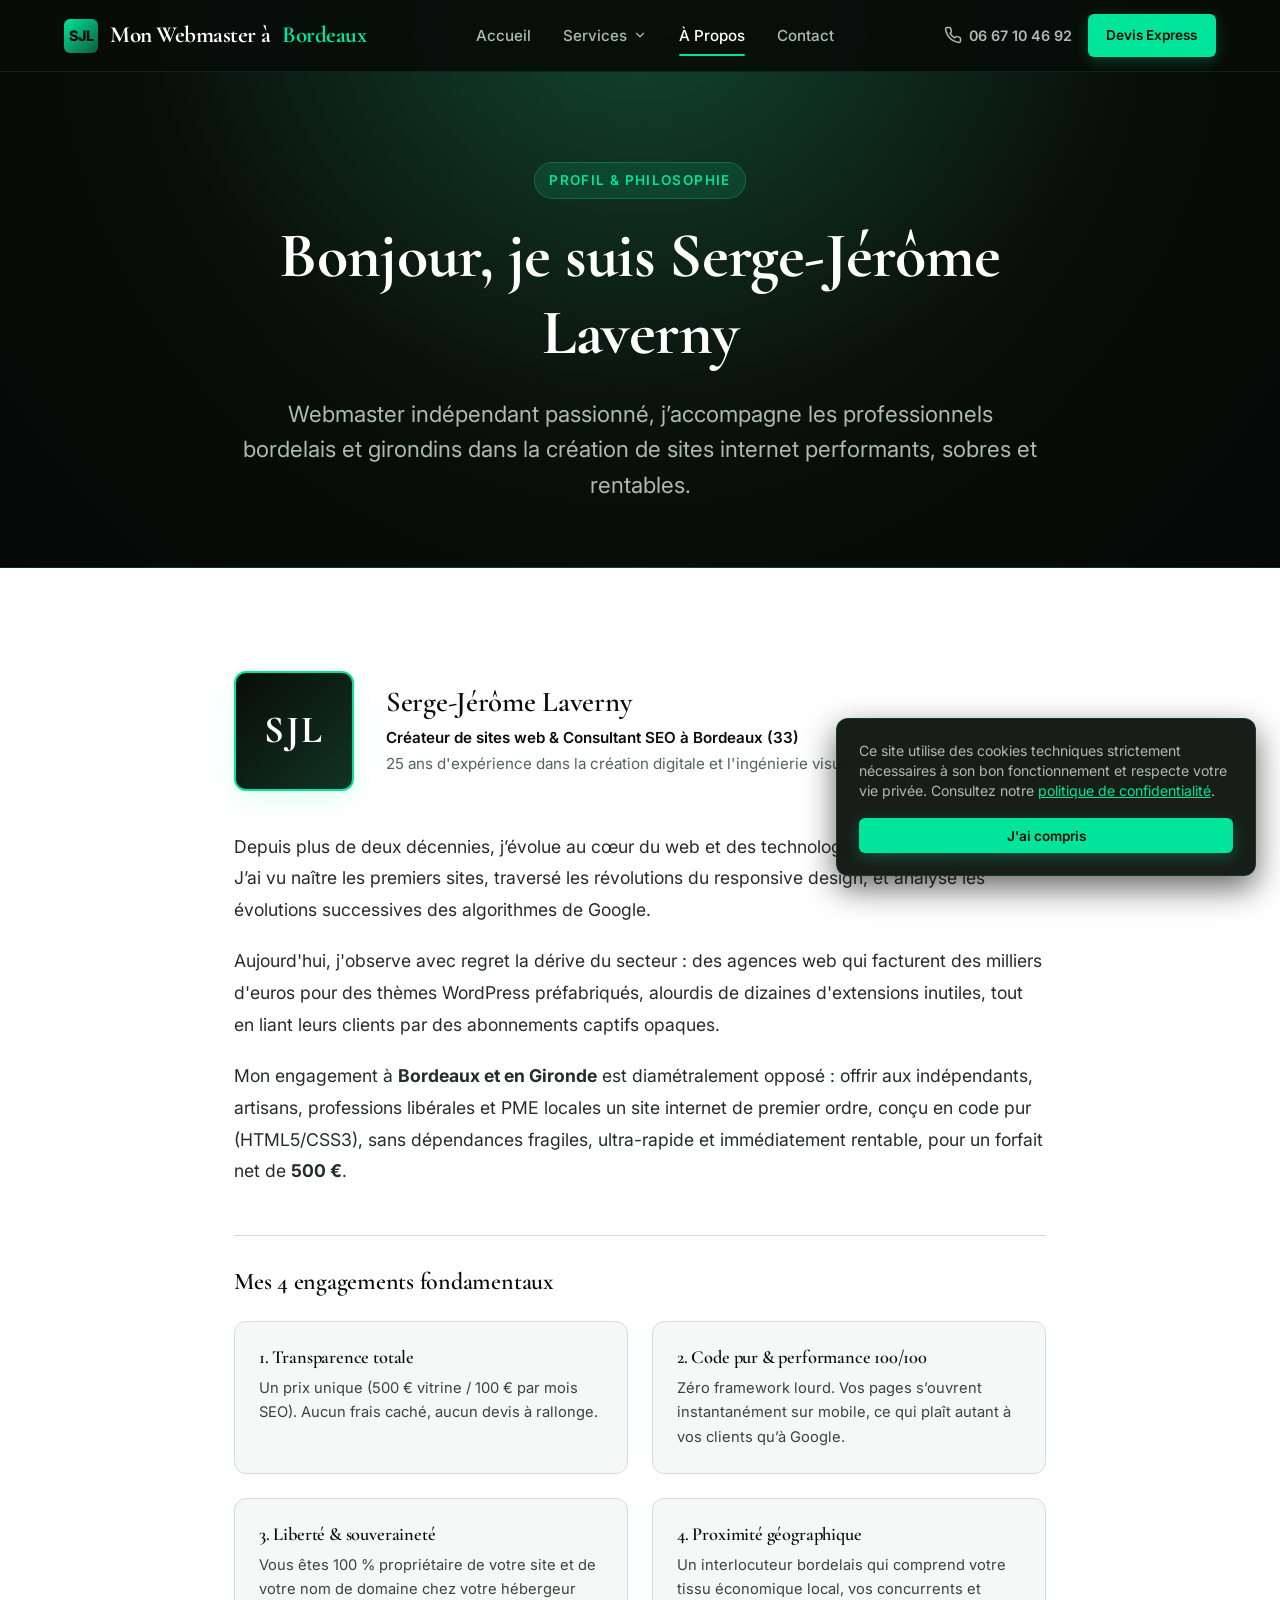
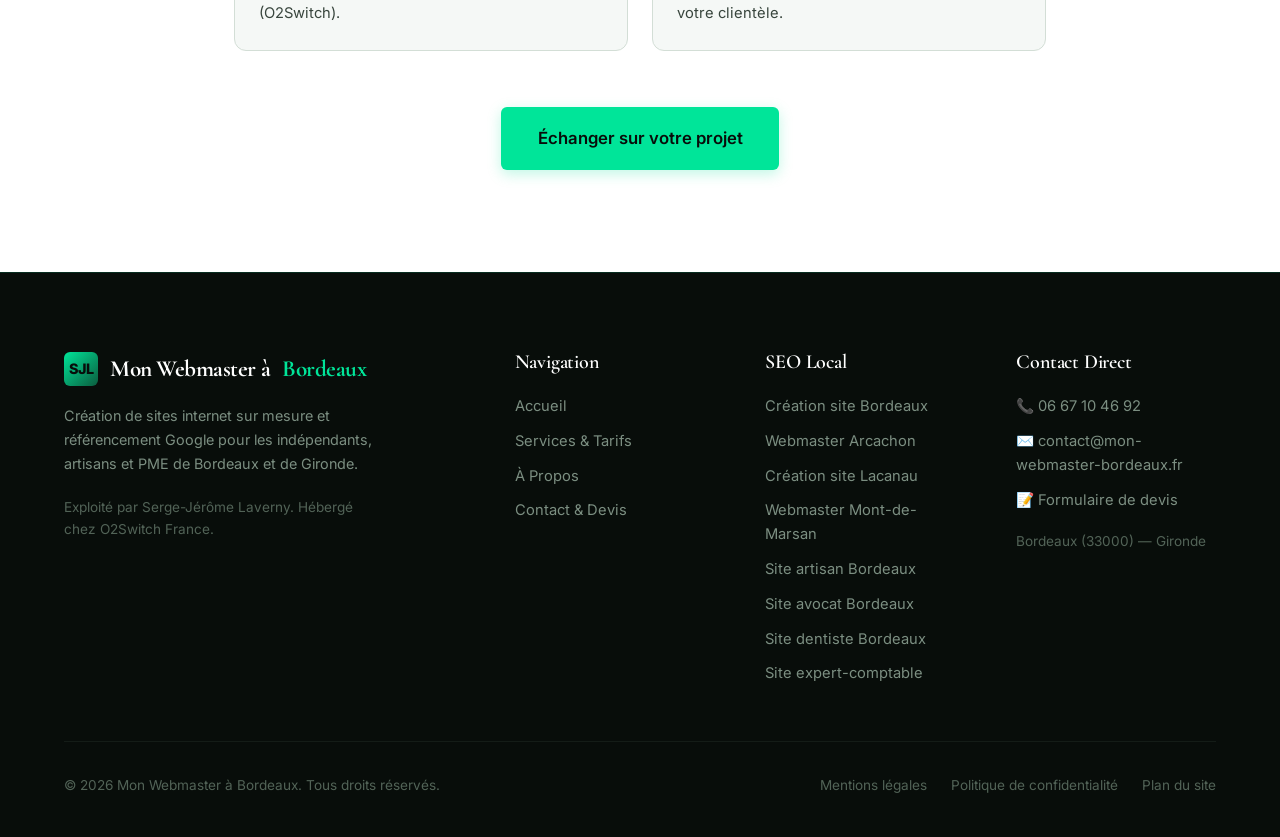
==== commit b5d7532b: "Pages locales Arcachon, Lacanau et Mont-de-Marsan + FAQ « agence de webmaster » - Nouvelles pages : " ====
--- a/a-propos.html
+++ b/a-propos.html
@@ -16,7 +16,7 @@
   <meta property="og:description" content="25 ans d'expertise dans le digital au service des entreprises, commerçants et artisans de Bordeaux et de Gironde.">
   <meta property="og:url" content="https://www.mon-webmaster-bordeaux.fr/a-propos.html">
 
-  <link rel="stylesheet" href="css/style.css?v=1">
+  <link rel="stylesheet" href="css/style.css?v=4">
 
   <!-- Schema.org JSON-LD -->
   <script type="application/ld+json">
@@ -68,6 +68,7 @@
           <div class="dropdown-content">
             <a href="services.html" class="dropdown-link">Tous les services</a>
             <div class="dropdown-divider"></div>
+            <a href="creation-site-internet-bordeaux.html" class="dropdown-link">Création de site internet à Bordeaux</a>
             <a href="creation-site-internet-artisan.html" class="dropdown-link">Site internet pour artisan</a>
             <a href="creation-site-internet-avocat.html" class="dropdown-link">Site internet pour avocat</a>
             <a href="creation-site-internet-dentiste.html" class="dropdown-link">Site internet pour dentiste</a>
@@ -97,6 +98,7 @@
     <div class="mobile-nav-list">
       <a href="index.html" class="mobile-nav-link">Accueil</a>
       <a href="services.html" class="mobile-nav-link">Services</a>
+      <a href="creation-site-internet-bordeaux.html" class="mobile-nav-sublink">↳ Création site internet Bordeaux</a>
       <a href="creation-site-internet-artisan.html" class="mobile-nav-sublink">↳ Site artisan</a>
       <a href="creation-site-internet-avocat.html" class="mobile-nav-sublink">↳ Site avocat</a>
       <a href="creation-site-internet-dentiste.html" class="mobile-nav-sublink">↳ Site dentiste</a>
@@ -216,6 +218,9 @@
           <h4>SEO Local</h4>
           <ul class="footer-links">
             <li><a href="creation-site-internet-bordeaux.html" class="footer-link">Création site Bordeaux</a></li>
+            <li><a href="webmaster-arcachon.html" class="footer-link">Webmaster Arcachon</a></li>
+            <li><a href="creation-site-internet-lacanau.html" class="footer-link">Création site Lacanau</a></li>
+            <li><a href="webmaster-mont-de-marsan.html" class="footer-link">Webmaster Mont-de-Marsan</a></li>
             <li><a href="creation-site-internet-artisan.html" class="footer-link">Site artisan Bordeaux</a></li>
             <li><a href="creation-site-internet-avocat.html" class="footer-link">Site avocat Bordeaux</a></li>
             <li><a href="creation-site-internet-dentiste.html" class="footer-link">Site dentiste Bordeaux</a></li>
--- a/css/style.css
+++ b/css/style.css
@@ -1336,6 +1336,224 @@
 .cookie-banner a {
   color: var(--accent);
   text-decoration: underline;
+}
+
+/* ==========================================================================
+   CONTENU ÉDITORIAL (ACCUEIL) — RÉPONSE COURTE, PROSE, ÉTAPES, SIGNATURE
+   ========================================================================== */
+
+.answer-box {
+  max-width: 860px;
+  margin: 0 auto 2.5rem auto;
+  padding: 1.5rem 1.75rem;
+  background-color: var(--light);
+  border: 1px solid var(--gray-200);
+  border-left: 4px solid var(--accent);
+  border-radius: var(--radius-sm);
+  font-size: 1.08rem;
+  line-height: 1.7;
+  color: var(--gray-700);
+}
+
+.answer-box-label {
+  font-size: 0.8rem;
+  font-weight: 700;
+  text-transform: uppercase;
+  letter-spacing: 0.1em;
+  color: var(--gray-500);
+  margin-bottom: 0.5rem;
+}
+
+.prose {
+  max-width: 860px;
+  margin: 0 auto;
+  font-size: 1.05rem;
+  line-height: 1.8;
+  color: var(--gray-700);
+}
+
+.mission-grid {
+  margin-top: clamp(2.5rem, 5vw, 3.5rem);
+}
+
+.mission-grid .card-desc {
+  margin-bottom: 0;
+}
+
+.steps-list .card-desc,
+.step-card .card-desc {
+  color: var(--gray-300);
+  margin-bottom: 0;
+}
+
+.inline-link {
+  color: var(--black);
+  font-weight: 600;
+  text-decoration: underline;
+  text-decoration-color: var(--accent);
+  text-underline-offset: 3px;
+}
+
+.inline-link:hover {
+  text-decoration-thickness: 2px;
+}
+
+.geo-title-dark {
+  color: var(--black);
+}
+
+.section-light .tag,
+.section-white .tag {
+  background-color: var(--white);
+  border-color: var(--gray-200);
+  color: var(--gray-700);
+}
+
+.section-light .tag:hover,
+.section-white .tag:hover {
+  border-color: var(--accent);
+  background-color: var(--accent-soft);
+  color: var(--black);
+}
+
+.comparison-table tbody th {
+  background-color: transparent;
+  font-size: 0.95rem;
+}
+
+.page-byline {
+  max-width: 860px;
+  margin: 2.5rem auto 0 auto;
+  font-size: 0.9rem;
+  color: var(--gray-500);
+  text-align: center;
+}
+
+.page-byline a {
+  color: var(--black);
+  font-weight: 600;
+}
+
+.visually-hidden {
+  position: absolute;
+  width: 1px;
+  height: 1px;
+  padding: 0;
+  margin: -1px;
+  overflow: hidden;
+  clip: rect(0, 0, 0, 0);
+  white-space: nowrap;
+  border: 0;
+}
+
+/* ==========================================================================
+   PREUVE SOCIALE — BADGE NOTE GOOGLE & AVIS CLIENTS
+   ========================================================================== */
+
+.stars {
+  display: inline-flex;
+  gap: 2px;
+  color: #f5b301;
+}
+
+.stars svg {
+  width: 18px;
+  height: 18px;
+  fill: currentColor;
+}
+
+.rating-badge {
+  display: inline-flex;
+  align-items: center;
+  gap: 0.6rem;
+  padding: 0.55rem 1.1rem;
+  border-radius: 999px;
+  background-color: rgba(255, 255, 255, 0.06);
+  border: 1px solid var(--border-dark);
+  color: var(--white);
+  font-size: 0.95rem;
+  transition: border-color 0.2s var(--ease), background-color 0.2s var(--ease);
+}
+
+.rating-badge:hover,
+.rating-badge:focus-visible {
+  border-color: var(--accent);
+  background-color: var(--accent-soft);
+}
+
+.rating-score strong {
+  color: var(--white);
+}
+
+.rating-note a {
+  color: var(--gray-300);
+  text-decoration: underline;
+  text-underline-offset: 2px;
+}
+
+.rating-note a:hover {
+  color: var(--accent);
+}
+
+.rating-block {
+  margin: -0.5rem 0 1.75rem 0;
+}
+
+.rating-note {
+  margin-top: 0.5rem;
+  font-size: 0.78rem;
+  color: var(--gray-400);
+}
+
+.review-card {
+  display: flex;
+  flex-direction: column;
+  gap: 1rem;
+  margin: 0;
+}
+
+.review-text {
+  margin: 0;
+  flex-grow: 1;
+  font-size: 0.98rem;
+  line-height: 1.7;
+  color: var(--gray-700);
+}
+
+.card-dark .review-text {
+  color: var(--gray-200);
+}
+
+.review-author {
+  display: flex;
+  flex-direction: column;
+  font-size: 0.9rem;
+  padding-top: 1rem;
+  border-top: 1px solid var(--gray-200);
+}
+
+.card-dark .review-author {
+  border-top-color: var(--border-dark);
+}
+
+.review-author span {
+  color: var(--gray-500);
+  font-size: 0.82rem;
+}
+
+.card-dark .review-author span {
+  color: var(--gray-400);
+}
+
+.section-light .lead strong,
+.section-white .lead strong {
+  color: var(--black);
+}
+
+a.tag {
+  text-decoration: underline;
+  text-decoration-color: var(--accent);
+  text-underline-offset: 3px;
 }
 
 /* ==========================================================================
